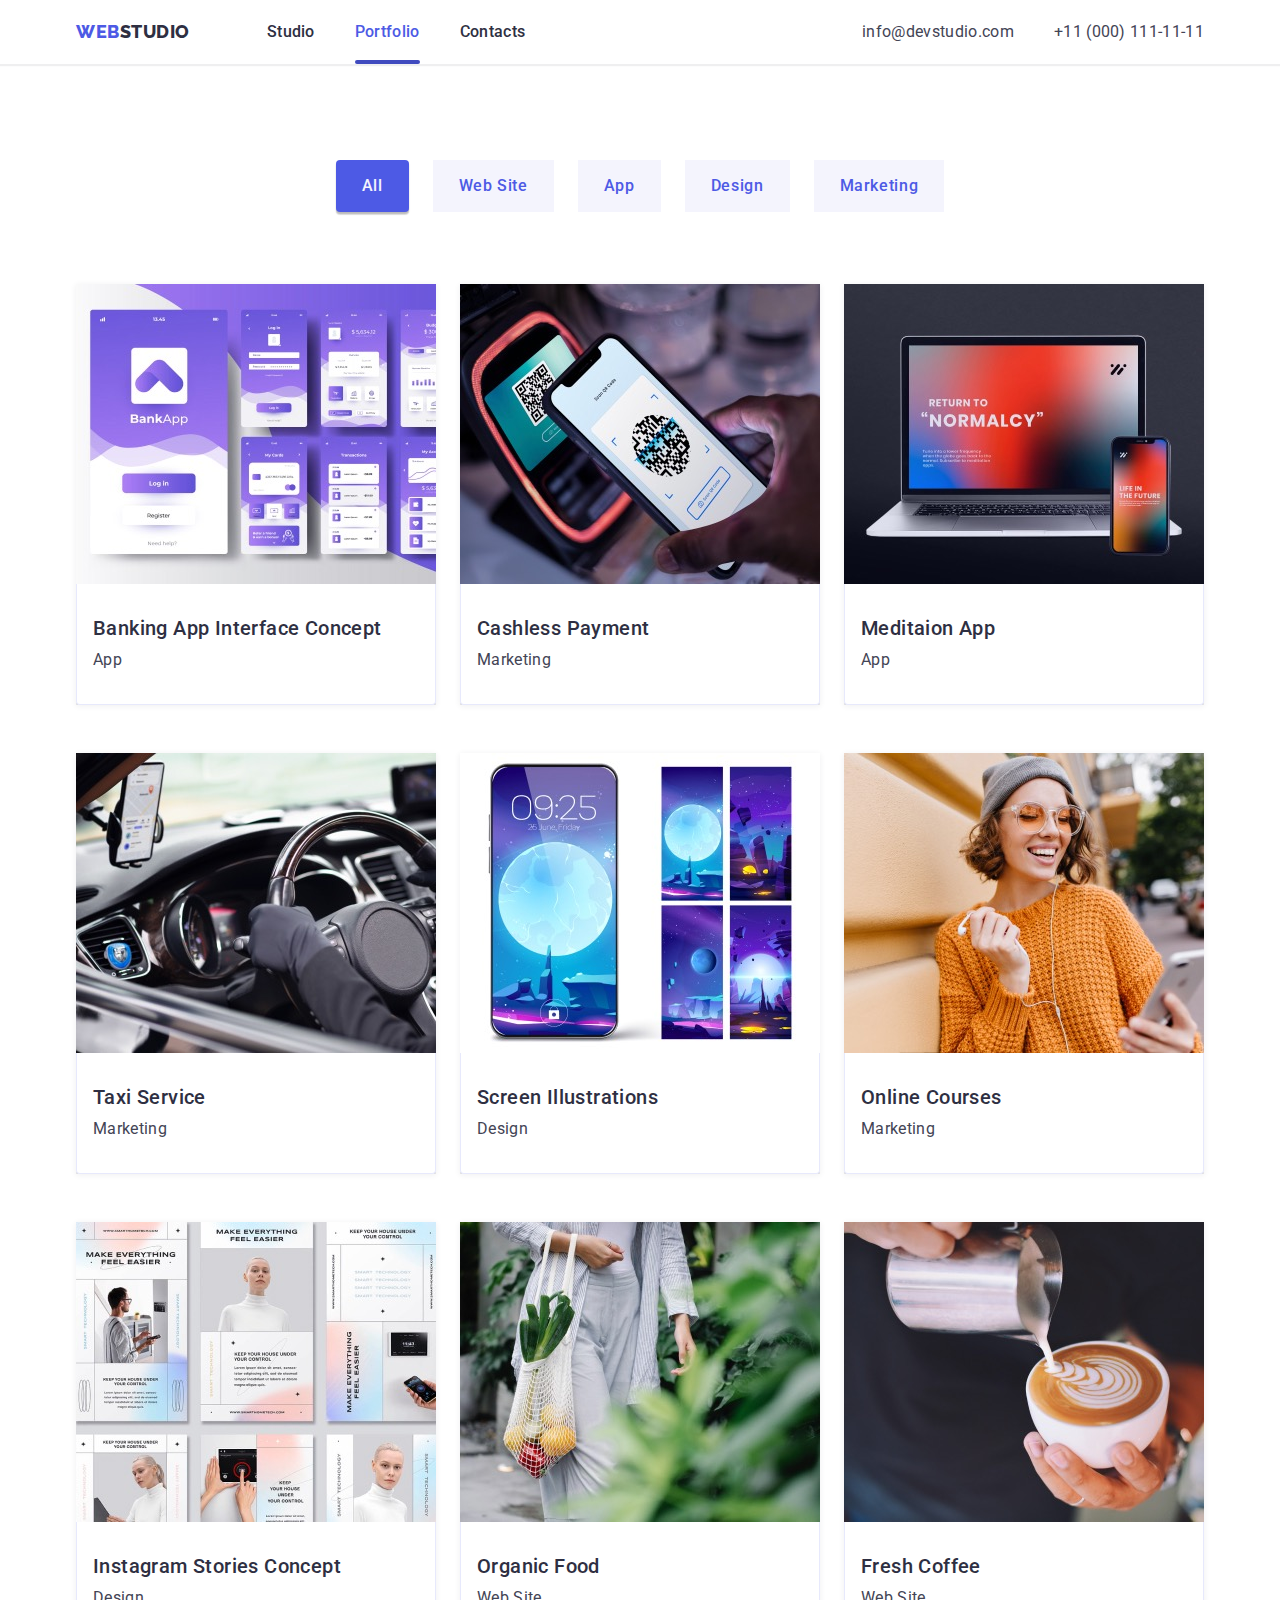
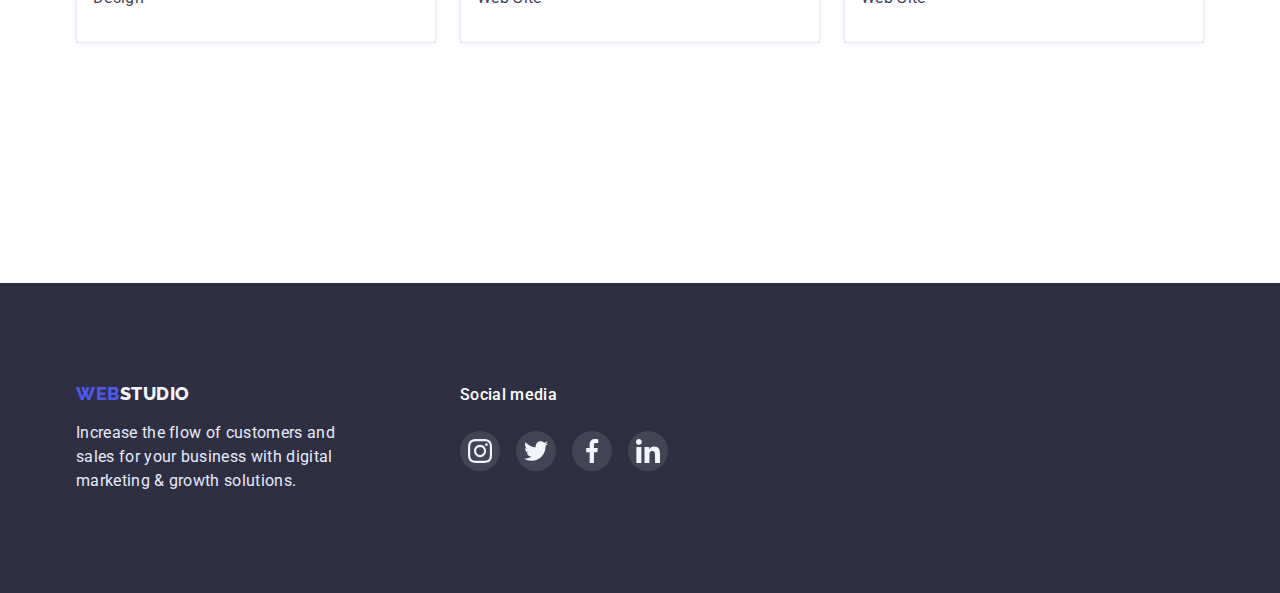
==== portfolio.html @ 0d86e646 "Initial commit" ====
<!DOCTYPE html>
<html lang="en">
  <head>
    <meta charset="UTF-8" />
    <meta http-equiv="X-UA-Compatible" content="IE=edge" />
    <meta name="viewport" content="width=device-width, initial-scale=1.0" />
    <link rel="preconnect" href="https://fonts.googleapis.com" />
    <link rel="preconnect" href="https://fonts.gstatic.com" crossorigin />
    <link
      href="https://fonts.googleapis.com/css2?family=Raleway:wght@800&family=Roboto:wght@400;500;700;900&display=swap"
      rel="stylesheet"
    />
    <link
      rel="stylesheet"
      href="https://cdn.jsdelivr.net/npm/modern-normalize@1.1.0/modern-normalize.min.css"
    />
    <link rel="stylesheet" href="./css/styles.css" />
    <title>Portfolio</title>
  </head>
  <body>
    <header class="page-header">
      <div class="container header-nav">
        <nav class="main-nav">
          <a href="./index.html" class="header-logo"
            ><span class="header-wrap">WEB</span>STUDIO</a
          >
          <ul class="site-nav list">
            <li class="item"><a href="./index.html" class="link">Studio</a></li>
            <li class="item">
              <a href="./portfolio.html" class="link current">Portfolio</a>
            </li>
            <li class="item"><a href="/" class="link">Contacts</a></li>
          </ul>
        </nav>

        <ul class="contacts list">
          <li class="item">
            <a href="mailto:info@devstudio.com" class="link"
              >info@devstudio.com</a
            >
          </li>
          <li class="item">
            <a href="tel:+11(000)1111111" class="link">+11 (000) 111-11-11</a>
          </li>
        </ul>
      </div>
    </header>
    <main>
      <section class="site-portfolio">
        <div class="container">
          <h1 class="visually-hidden">Portfolio</h1>
          <ul class="filter list">
            <li class="item">
              <button type="button" class="button-current">All</button>
            </li>
            <li class="item">
              <button type="button" class="button">Web Site</button>
            </li>
            <li class="item">
              <button type="button" class="button">App</button>
            </li>
            <li class="item">
              <button type="button" class="button">Design</button>
            </li>
            <li class="item">
              <button type="button" class="button">Marketing</button>
            </li>
          </ul>
          <ul class="portfolio-list list">
            <li class="item">
              <a class="portfolio-link" href="">
                <div class="overlay-thumb">
                  <img
                    src="./img/porfolio-1.jpg"
                    width="360"
                    alt="banking app"
                  />
                  <p class="overlay-text">
                    14 Stylish and User-Friendly App Design Concepts · Task
                    Manager App · Calorie Tracker App · Exotic Fruit Ecommerce
                    App · Cloud Storage App
                  </p>
                </div>
                <div class="card-info">
                  <h2 class="portfolio-title">Banking App Interface Concept</h2>
                  <p class="portfolio-text">App</p>
                </div>
              </a>
            </li>
            <li class="item">
              <a class="portfolio-link" href="">
                <div class="overlay-thumb">
                  <img
                    src="./img/portfolio-2.jpg"
                    width="360"
                    alt="mobile phone"
                  />
                  <p class="overlay-text">
                    14 Stylish and User-Friendly App Design Concepts · Task
                    Manager App · Calorie Tracker App · Exotic Fruit Ecommerce
                    App · Cloud Storage App
                  </p>
                </div>
                <div class="card-info">
                  <h2 class="portfolio-title">Cashless Payment</h2>
                  <p class="portfolio-text">Marketing</p>
                </div>
              </a>
            </li>
            <li class="item">
              <a class="portfolio-link" href="">
                <div class="overlay-thumb">
                  <img src="./img/portfolio-3.jpg" width="360" alt="laptop" />
                  <p class="overlay-text">
                    14 Stylish and User-Friendly App Design Concepts · Task
                    Manager App · Calorie Tracker App · Exotic Fruit Ecommerce
                    App · Cloud Storage App
                  </p>
                </div>
                <div class="card-info">
                  <h2 class="portfolio-title">Meditaion App</h2>
                  <p class="portfolio-text">App</p>
                </div>
              </a>
            </li>
            <li class="item">
              <a class="portfolio-link" href="">
                <div class="overlay-thumb">
                  <img
                    src="./img/portfolio-4.jpg"
                    width="360"
                    alt="car interior"
                  />
                  <p class="overlay-text">
                    14 Stylish and User-Friendly App Design Concepts · Task
                    Manager App · Calorie Tracker App · Exotic Fruit Ecommerce
                    App · Cloud Storage App
                  </p>
                </div>
                <div class="card-info">
                  <h2 class="portfolio-title">Taxi Service</h2>
                  <p class="portfolio-text">Marketing</p>
                </div>
              </a>
            </li>
            <li class="item">
              <a class="portfolio-link" href="">
                <div class="overlay-thumb">
                  <img
                    src="./img/portfolio-5.jpg"
                    width="360"
                    alt="phone wallpapers"
                  />
                  <p class="overlay-text">
                    14 Stylish and User-Friendly App Design Concepts · Task
                    Manager App · Calorie Tracker App · Exotic Fruit Ecommerce
                    App · Cloud Storage App
                  </p>
                </div>
                <div class="card-info">
                  <h2 class="portfolio-title">Screen Illustrations</h2>
                  <p class="portfolio-text">Design</p>
                </div>
              </a>
            </li>
            <li class="item">
              <a class="portfolio-link" href="">
                <div class="overlay-thumb">
                  <img
                    src="./img/portfolio-6.jpg"
                    width="360"
                    alt="girl with a phone"
                  />
                  <p class="overlay-text">
                    14 Stylish and User-Friendly App Design Concepts · Task
                    Manager App · Calorie Tracker App · Exotic Fruit Ecommerce
                    App · Cloud Storage App
                  </p>
                </div>
                <div class="card-info">
                  <h2 class="portfolio-title">Online Courses</h2>
                  <p class="portfolio-text">Marketing</p>
                </div>
              </a>
            </li>
            <li class="item">
              <a class="portfolio-link" href="">
                <div class="overlay-thumb">
                  <img
                    src="./img/portfolio-7.jpg"
                    width="360"
                    alt="insta layouts"
                  />
                  <p class="overlay-text">
                    14 Stylish and User-Friendly App Design Concepts · Task
                    Manager App · Calorie Tracker App · Exotic Fruit Ecommerce
                    App · Cloud Storage App
                  </p>
                </div>
                <div class="card-info">
                  <h2 class="portfolio-title">Instagram Stories Concept</h2>
                  <p class="portfolio-text">Design</p>
                </div>
              </a>
            </li>
            <li class="item">
              <a class="portfolio-link" href="">
                <div class="overlay-thumb">
                  <img
                    src="./img/portfolio-8.jpg"
                    width="360"
                    alt="grocery bag"
                  />
                  <p class="overlay-text">
                    14 Stylish and User-Friendly App Design Concepts · Task
                    Manager App · Calorie Tracker App · Exotic Fruit Ecommerce
                    App · Cloud Storage App
                  </p>
                </div>
                <div class="card-info">
                  <h2 class="portfolio-title">Organic Food</h2>
                  <p class="portfolio-text">Web Site</p>
                </div>
              </a>
            </li>
            <li class="item">
              <a class="portfolio-link" href="">
                <div class="overlay-thumb">
                  <img
                    src="./img/portfolio-9.jpg"
                    width="360"
                    alt="cappuccino"
                  />
                  <p class="overlay-text">
                    14 Stylish and User-Friendly App Design Concepts · Task
                    Manager App · Calorie Tracker App · Exotic Fruit Ecommerce
                    App · Cloud Storage App
                  </p>
                </div>
                <div class="card-info">
                  <h2 class="portfolio-title">Fresh Coffee</h2>
                  <p class="portfolio-text">Web Site</p>
                </div>
              </a>
            </li>
          </ul>
        </div>
      </section>
    </main>

    <footer class="page-footer">
      <div class="container">
        <div class="left-footer">
          <a href="/" class="footer-logo"
            ><span class="footer-wrap">WEB</span>STUDIO</a
          >
          <p class="footer-text">
            Increase the flow of customers and sales for your business with
            digital marketing & growth solutions.
          </p>
        </div>

        <div class="footer-right">
          <h2 class="footer-title">Social media</h2>
          <ul class="footer-social">
            <li class="footer-items">
              <a href="" class="footer-icons">
                <svg class="footer-icon">
                  <use href="./img/icons.svg#icon-instagram"></use>
                </svg>
              </a>
            </li>
            <li class="footer-items">
              <a href="" class="footer-icons">
                <svg class="footer-icon">
                  <use href="./img/icons.svg#icon-twitter"></use>
                </svg>
              </a>
            </li>
            <li class="footer-items">
              <a href="" class="footer-icons">
                <svg class="footer-icon">
                  <use href="./img/icons.svg#icon-facebook"></use>
                </svg>
              </a>
            </li>
            <li class="footer-items">
              <a href="" class="footer-icons">
                <svg class="footer-icon">
                  <use href="./img/icons.svg#icon-linkedin"></use>
                </svg>
              </a>
            </li>
          </ul>
        </div>
      </div>
    </footer>
  </body>
</html>
---- css/styles.css ----
:root {
  --primary-text-color: #434455;
  --title-text-color: #2e2f42;
  --accent-color: #e7e9fc;
  --primary-brand-color: #4d5ae5;
  --secondary-bg-color: #f4f4fd;
  --primary-white-color: #ffffff;
  --messages-color: #31d0aa;
  --subtle-text-color: #8e8f99;
  --pressed-state-color: #404bbf;
  --modal-window-bcg: #fcfcfc;
  --shadow-modal-window: 0px 1px 1px rgba(0, 0, 0, 0.14),
    0px 1px 3px rgba(0, 0, 0, 0.12), 0px 2px 1px rgba(0, 0, 0, 0.2);
}

html {
  box-sizing: border-box;
}

*,
*::before *::after {
  box-sizing: inherit;
}

body {
  font-family: "Roboto", sans-serif;
  font-size: 16px;
  line-height: 1.5;
  letter-spacing: 0.02em;
  color: var(--primary-text-color);
  background-color: var(--primary-white-color);
}

h1,
h2,
h3,
p,
ul {
  margin: 0;
  padding: 0;
}

img {
  display: block;
  max-width: 100%;
  height: auto;
}

.visually-hidden {
  position: absolute;
  width: 1px;
  height: 1px;
  margin: -1px;
  border: 0;
  padding: 0;

  white-space: nowrap;
  clip-path: inset(100%);
  clip: rect(0 0 0 0);
  overflow: hidden;
}

.container {
  width: 1158px;
  padding: 0 15px;
  margin: 0 auto;
}

.list {
  list-style: none;
  margin: 0;
  padding: 0;
}

/* ___Header___ */

.page-header {
  box-shadow: 0px 1px 6px 0px rgba(46, 47, 66, 0.08);
  box-shadow: 0px 1px 1px 0px rgba(46, 47, 66, 0.16);
  box-shadow: 0px 2px 1px 0px rgba(46, 47, 66, 0.08);
}

.main-nav,
.header-nav {
  display: flex;
  align-items: center;
}

.header-logo {
  color: var(--title-text-color);
  font-family: "Raleway", sans-serif;
  font-weight: 800;
  font-size: 18px;
  line-height: 1.33;
  letter-spacing: 0.03em;
  text-decoration: none;
}

.header-wrap {
  color: var(--primary-brand-color);
}

.site-nav {
  display: flex;
  margin-left: 77px;
}

.site-nav .item {
  margin-right: 40px;
}

.site-nav .item:last-child {
  margin-right: 0px;
}

.site-nav .link {
  display: block;
  padding-top: 20px;
  padding-bottom: 20px;
  color: var(--title-text-color);
  font-weight: 500;
  font-size: 16px;
  line-height: 1.5;
  letter-spacing: 0.02em;
  text-decoration: none;
  transition: color 250ms cubic-bezier(0.4, 0, 0.2, 1);
}

.site-nav .link:hover,
.site-nav .link:focus {
  color: var(--primary-text-color);
}
.site-nav .link:active {
  color: var(--primary-brand-color);
}

.site-nav .link.current {
  position: relative;
  color: var(--primary-brand-color);
}

.current::after {
  content: "";
  display: block;
  position: absolute;
  bottom: 0;
  width: 100%;
  height: 4px;
  background-color: var(--pressed-state-color);
  border-radius: 2px;
}

.contacts {
  display: flex;
  margin-left: auto;
}

.contacts .item + .item {
  margin-left: 40px;
}

.contacts .link {
  font-style: normal;
  color: var(--primary-text-color);
  font-size: 16px;
  line-height: 1.5;
  letter-spacing: 0.02em;
  text-decoration: none;
  transition: color 250ms cubic-bezier(0.4, 0, 0.2, 1);
}

.contacts .list .link {
  display: block;
  padding-top: 20px;
  padding-bottom: 20px;
}

.contacts .link:hover,
.contacts .link:focus {
  color: var(--primary-brand-color);
}

/* Герой */

.hero {
  background-color: var(--title-text-color);
  text-align: center;
  padding-top: 192px;
  padding-bottom: 192px;
  min-height: 600px;
  max-width: 1440px;
  margin-left: auto;
  margin-right: auto;

  background-image: linear-gradient(
      rgba(46, 47, 66, 0.7),
      rgba(46, 47, 66, 0.7)
    ),
    url(../img/people-office1.jpg);
  background-repeat: no-repeat;
  background-position: center;
  background-size: cover;
}

.hero .title {
  color: var(--primary-white-color);
  font-family: "Roboto";
  font-weight: 500;
  font-size: 56px;
  line-height: 1.07;
  letter-spacing: 0.02em;
  margin-bottom: 48px;
}

.hero .button-primary {
  min-width: 170px;
  padding: 16px 32px;
  margin: 0 auto;
  font-family: inherit;
  font-weight: 500;
  font-size: 16px;
  line-height: 1.18;
  letter-spacing: 0.04em;
  display: block;
  color: var(--primary-white-color);
  background-color: var(--primary-brand-color);
  box-shadow: 0px 4px 4px rgba(0, 0, 0, 0.15);
  cursor: pointer;
  border-color: transparent;
  border-radius: 4px;
  transition: background-color 250ms cubic-bezier(0.4, 0, 0.2, 1);
}

.hero .button-primary:focus,
.hero .button-primary:hover {
  background-color: var(--pressed-state-color);
  box-shadow: 0px 4px 4px rgba(0, 0, 0, 0.15);
  border-radius: 4px;
}

/* OUR FEATURES */

.feature {
  padding-top: 120px;
  padding-bottom: 120px;
}

.feature-list {
  display: flex;
  margin-left: auto;
  align-items: center;
  list-style: none;
}

.feature-decor {
  display: flex;
  background-color: var(--secondary-bg-color);
  width: 264px;
  height: 112px;
  justify-content: center;
  align-items: center;
  margin-bottom: 8px;
}

.feature-icon {
}

.feature-list .title {
  margin-bottom: 8px;
  color: var(--title-text-color);
  font-weight: 500;
  font-size: 20px;
  line-height: 1.2;
  letter-spacing: 0.02em;
}

.feature-list .text {
  color: var(--primary-text-color);
  font-size: 16px;
  line-height: 1.5;
  letter-spacing: 0.02em;
}

.feature-list .item {
  margin-right: 24px;
  width: 264px;
}

.feature-list .item:last-child {
  margin-right: 0px;
}

/* ____ABOUT US____ */

.about {
  padding-bottom: 120px;
}

.about-title {
  margin-top: 0;
  color: var(--title-text-color);
  font-weight: 500;
  font-size: 36px;
  line-height: 1.11;
  letter-spacing: 0.02em;
  text-transform: capitalize;
  text-align: center;
}

.about-list {
  display: flex;
  margin-left: auto;
  margin-top: 72px;
  list-style: none;
}

.about-list .item {
  margin-right: 24px;
}

.about-list .item:last-child {
  margin-right: 0px;
}

/* ___OUR TEAM___ */

.team {
  padding-top: 120px;
  padding-bottom: 120px;
  background-color: var(--secondary-bg-color);
}

.team-title {
  margin-bottom: 72px;
  text-align: center;
  font-weight: 500;
  font-size: 36px;
  line-height: 1.11;
  letter-spacing: 0.02em;
  text-transform: capitalize;
  color: var(--title-text-color);
}

.team-list {
  display: flex;
  margin-left: auto;
  text-align: center;
  list-style: none;
}

.team-info {
  padding: 32px 16px;
}

.team-list .title {
  margin-bottom: 8px;
  font-weight: 500;
  font-size: 20px;
  line-height: 1.2;
  letter-spacing: 0.02em;
  color: var(--title-text-color);
}

.team-list .text {
  font-size: 16px;
  line-height: 1.5;
  letter-spacing: 0.02em;
}

.team-list .item {
  margin-right: 24px;
  background-color: var(--primary-white-color);
  box-shadow: 0px 1px 6px rgba(46, 47, 66, 0.08),
    0px 1px 1px rgba(46, 47, 66, 0.16), 0px 2px 1px rgba(46, 47, 66, 0.08);
  border-radius: 0px 0px 4px 4px;
}

.team-list .item:last-child {
  margin-right: 0px;
}

.team-social {
  display: flex;
  margin-top: 8px;
  justify-content: space-between;
  list-style: none;
}

.icon-list {
  width: 40px;
  height: 40px;
}

.team-icons {
  width: 100%;
  height: 100%;
  border-radius: 50%;
  background-color: var(--primary-brand-color);
  fill: var(--secondary-bg-color);
  display: flex;
  align-items: center;
  justify-content: center;
  transition: background-color 250ms cubic-bezier(0.4, 0, 0.2, 1);
}

.team-icons:hover,
.team-icons:focus {
  background-color: var(--pressed-state-color);
}

.team-icon {
  width: 16px;
  height: 16px;
}

/* ___CUSTOMERS___ */

.customers {
  padding-top: 130px;
  padding-bottom: 120px;
}

.customer-title {
  font-style: normal;
  font-weight: 700;
  font-size: 36px;
  line-height: 1.11;
  text-align: center;
  letter-spacing: 0.02em;
  text-transform: capitalize;
}

.customer-list {
  display: flex;
  margin-left: auto;
  margin-top: 72px;
  margin-right: 24px;
  list-style: none;
  align-items: center;
  justify-content: space-between;
}

.customer-list:last-child {
  margin-right: 0px;
}

.customer-link {
  display: flex;
  justify-content: center;
  align-items: center;
  width: 168px;
  height: 88px;
  border: 1px solid var(--subtle-text-color);
  border-radius: 4px;
  color: var(--subtle-text-color);
  transition: color 250ms cubic-bezier(0.4, 0, 0.2, 1), border 250ms cubic-bezier(0.4, 0, 0.2, 1);
}

.customer-link:hover,
.customer-link:focus {
  color: var(--pressed-state-color);
  border: 1px solid var(--pressed-state-color);
}

.client-icon {
  fill: currentColor;
}
/* СТИЛІ ДЛЯ ПОРТФОЛІО */

/* Кнопки */

.button {
  padding: 12px 24px;
  text-align: center;
  color: var(--primary-brand-color);
  background-color: var(--secondary-bg-color);
  font-family: "Roboto";
  font-weight: 500;
  font-size: 16px;
  line-height: 1.5;
  display: flex;
  align-items: center;
  text-align: center;
  letter-spacing: 0.04em;
  cursor: pointer;
  border-color: transparent;
  transition: color 250ms cubic-bezier(0.4, 0, 0.2, 1),
    background-color 250ms cubic-bezier(0.4, 0, 0.2, 1),
    border 250ms cubic-bezier(0.4, 0, 0.2, 1),
    box-shadow 250ms cubic-bezier(0.4, 0, 0.2, 1);
}

.button:hover,
.button:focus {
  color: var(--secondary-bg-color);
  background-color: var(--primary-brand-color);
  box-shadow: 0px 3px 1px rgba(0, 0, 0, 0.1), 0px 2px 1px rgba(0, 0, 0, 0.08),
    0px 2px 2px rgba(0, 0, 0, 0.12);
  border-radius: 4px;
}

.button-current {
  padding: 12px 24px;
  color: var(--secondary-bg-color);
  background-color: var(--primary-brand-color);
  font-family: "Roboto";
  font-weight: 500;
  font-size: 16px;
  line-height: 1.5;
  display: flex;
  align-items: center;
  text-align: center;
  letter-spacing: 0.04em;
  cursor: pointer;
  border-color: transparent;
  box-shadow: 0px 3px 1px rgba(0, 0, 0, 0.1), 0px 2px 1px rgba(0, 0, 0, 0.08),
    0px 2px 2px rgba(0, 0, 0, 0.12);
  border-radius: 4px;
}

/* ___FILTERS___ */

.site-portfolio {
  padding-top: 96px;
  padding-bottom: 120px;
}

.filter {
  display: flex;
  justify-content: center;
}

.filter .item {
  margin-right: 24px;
}
.filter .item:last-child {
  margin-right: 0px;
}

/* Список проектів */

.portfolio-list {
  display: flex;
  flex-wrap: wrap;
  row-gap: 48px;
  column-gap: 24px;
  margin-top: 72px;
  margin-bottom: 120px;
}

.portfolio-link {
  display: block;
  text-decoration: none;
  box-shadow: 0px 1px 6px rgba(46, 47, 66, 0.08);
  overflow: hidden;
  transition: box-shadow 250ms cubic-bezier(0.4, 0, 0.2, 1);
}

.portfolio-link:hover {
  box-shadow: 0px 1px 6px rgba(46, 47, 66, 0.08),
    0px 1px 1px rgba(46, 47, 66, 0.16), 0px 2px 1px rgba(46, 47, 66, 0.08);
}

.portfolio-title {
  margin-bottom: 8px;
  color: var(--title-text-color);
  font-weight: 500;
  font-size: 20px;
  line-height: 1.2;
  letter-spacing: 0.02em;
}

.portfolio-text {
  color: var(--primary-text-color);
  font-size: 16px;
  line-height: 1.5;
  letter-spacing: 0.02em;
}

.card-info {
  padding-top: 32px;
  padding-bottom: 32px;
  padding-left: 16px;
  list-style: none;
  box-shadow: 0px 1px 6px rgba(46, 47, 66, 0.08),
    0px 1px 1px rgba(46, 47, 66, 0.16), 0px 2px 1px rgba(46, 47, 66, 0.08);
  border-radius: 0px 0px 4px 4px;
  border: 1px solid var(--accent-color);
  border-top: none;
}

.overlay-thumb {
  position: relative;
  overflow: hidden;
}

.overlay-text {
  position: absolute;
  top: 0;
  left: 0;
  padding-top: 40px;
  padding-left: 32px;
  padding-right: 32px;
  transform: translate(0, 100%);

  width: 100%;
  height: 100%;

  color: var(--secondary-bg-color);

  background-color: var(--primary-brand-color);
  opacity: 1;
  transition: transform 250ms cubic-bezier(0.4, 0, 0.2, 1);
}

.portfolio-list .item:hover .overlay-text,
.portfolio-list .item:focus .overlay-text {
  transform: translate(0, 0);
}

/* FOOTER */

.page-footer {
  padding-top: 100px;
  padding-bottom: 100px;
  padding-right: auto;
  background-color: var(--title-text-color);
}

.page-footer .container {
  display: flex;
  align-items: baseline;
}

.left-footer {
  margin-right: 120px;
}

.footer-logo {
  margin-bottom: 16px;
  color: var(--secondary-bg-color);
  font-family: "Raleway";
  font-weight: 800;
  font-size: 18px;
  line-height: 1.16;
  display: flex;
  align-items: center;
  letter-spacing: 0.03em;
  text-transform: uppercase;
  text-decoration: none;
}

.footer-wrap {
  color: var(--primary-brand-color);
}

.footer-text {
  width: 264px;
  color: var(--accent-color);
  font-size: 16px;
  line-height: 1.5;
  letter-spacing: 0.02em;
}

.footer-right {
  width: 208px;
}

.footer-title {
  margin-bottom: 16px;
  font-weight: 500;
  font-size: 16px;
  line-height: 1.5;
  color: var(--primary-white-color);
}

.footer-social {
  display: flex;
  margin-top: 24px;
  justify-content: space-between;
  list-style: none;
}

.footer-items {
  width: 40px;
  height: 40px;
}

.footer-icons {
  width: 100%;
  height: 100%;
  border-radius: 50%;
  background: rgba(255, 255, 255, 0.1);
  fill: var(--secondary-bg-color);
  display: flex;
  align-items: center;
  justify-content: center;
  transition: background-color 250ms cubic-bezier(0.4, 0, 0.2, 1);
}

.footer-icons:hover,
.footer-icons:focus {
  background-color: var(--messages-color);
}

.footer-icon {
  width: 24px;
  height: 24px;
}

/* ___MODAL____ */

.backdrop {
  position: fixed;
  top: 0;
  left: 0;
  z-index: 100;
  width: 100%;
  height: 100%;
  background-color: rgba(46, 47, 66, 0.4);
  transition: visibility 250ms cubic-bezier(0.4, 0, 0.2, 1),
    scale 250ms cubic-bezier(0.4, 0, 0.2, 1),
    opacity 250ms cubic-bezier(0.4, 0, 0.2, 1);
}

.backdrop.is-hidden {
  visibility: hidden;
  scale: 0.5;
  opacity: 0;
  pointer-events: none;
}

.modal {
  position: absolute;
  top: 50%;
  left: 50%;
  transform: translate(-50%, -50%);
  width: 408px;
  height: 576px;
  background-color: var(--modal-window-bcg);
  border-radius: 4px;
  box-shadow: var(--shadow-modal-window);
}

.close-button {
  position: absolute;
  top: 24px;
  right: 24px;
  display: flex;
  justify-content: center;
  align-items: center;
  width: 24px;
  height: 24px;
  background-color: var(--accent-color);
  border: 1px solid rgba(0, 0, 0, 0.1);
  border-radius: 50%;
  cursor: pointer;
  transition: color 250ms cubic-bezier(0.4, 0, 0.2, 1),
    background-color 250ms cubic-bezier(0.4, 0, 0.2, 1),
    box-shadow 250ms cubic-bezier(0.4, 0, 0.2, 1),
    border-radius 250ms cubic-bezier(0.4, 0, 0.2, 1);
}

.close-button:hover,
.close-button:focus {
  color: var(--primary-white-color);
  background-color: var(--pressed-state-color);
  box-shadow: 0px 1px 6px rgba(46, 47, 66, 0.08),
    0px 1px 1px rgba(46, 47, 66, 0.16), 0px 2px 1px rgba(46, 47, 66, 0.08);
  border-radius: 4px;
}

.close-button-icon {
 width: 8;
  height: 8;
  fill: currentColor;
}
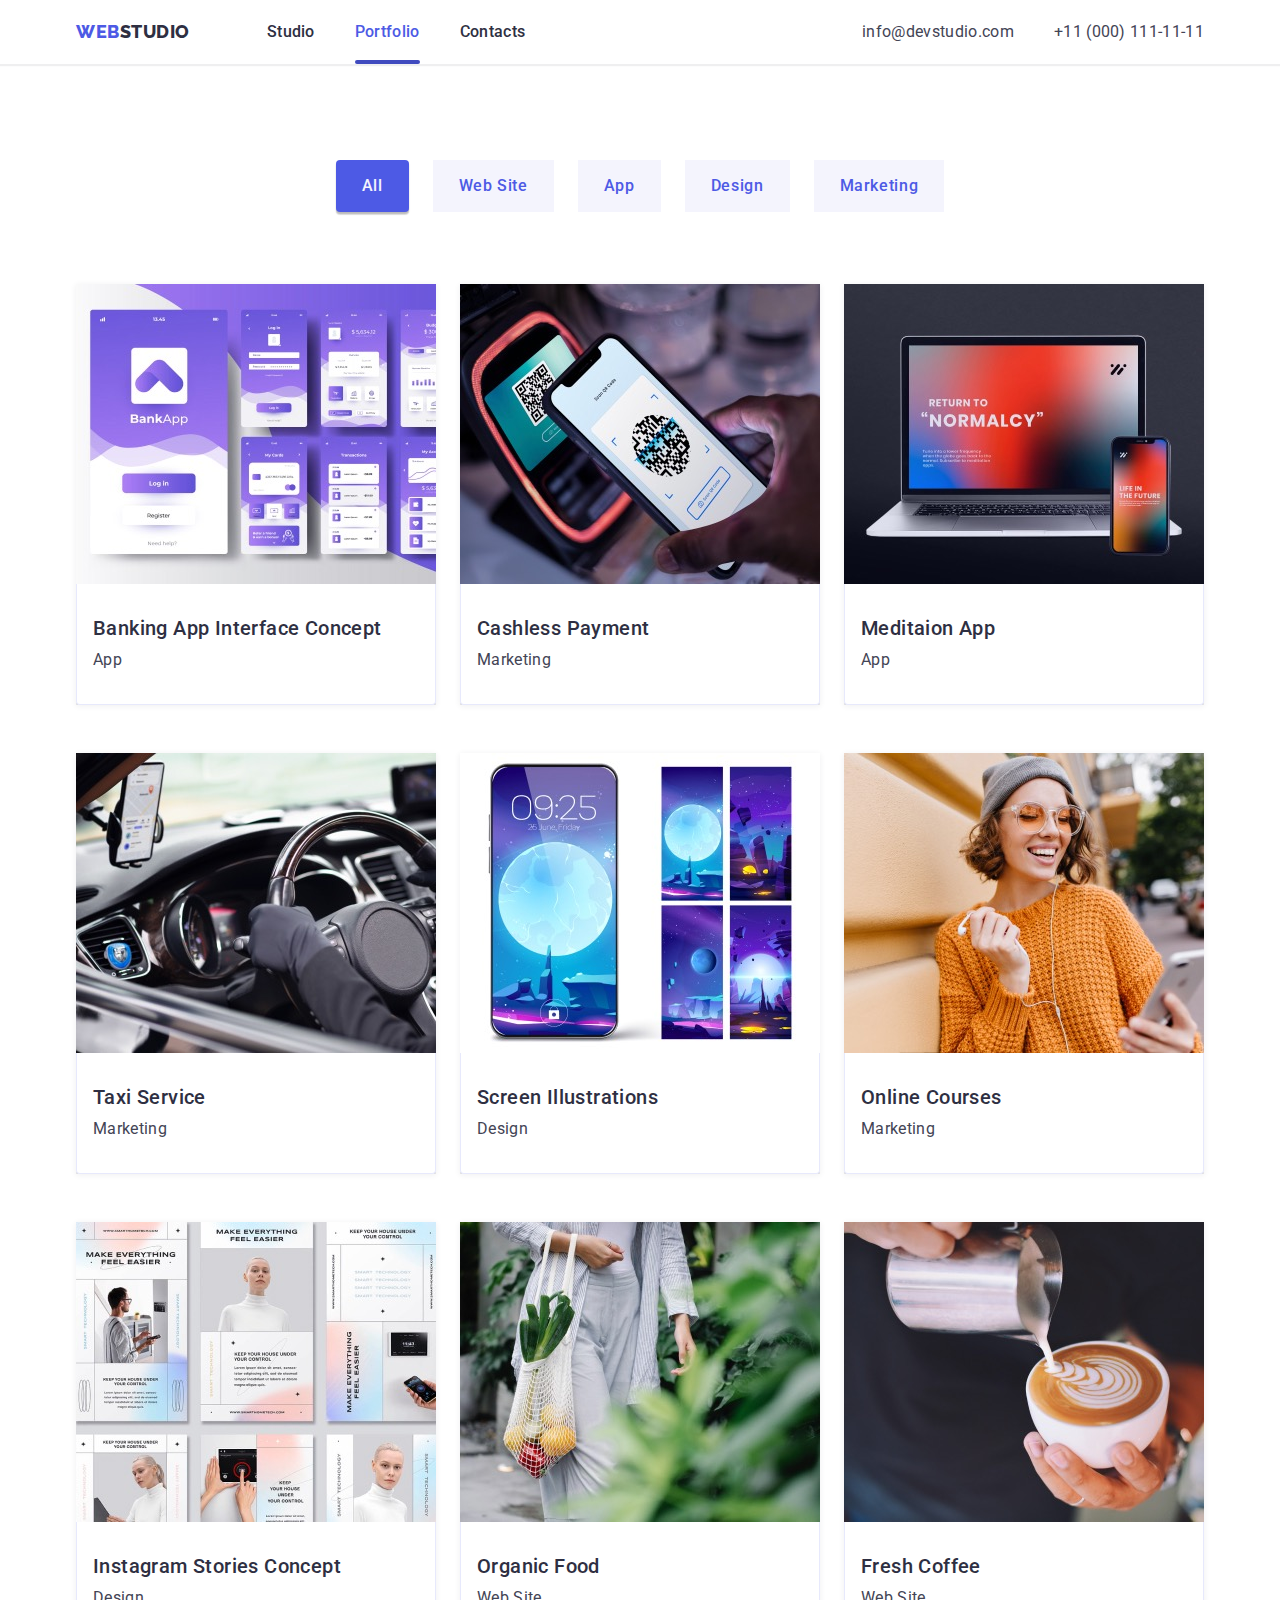
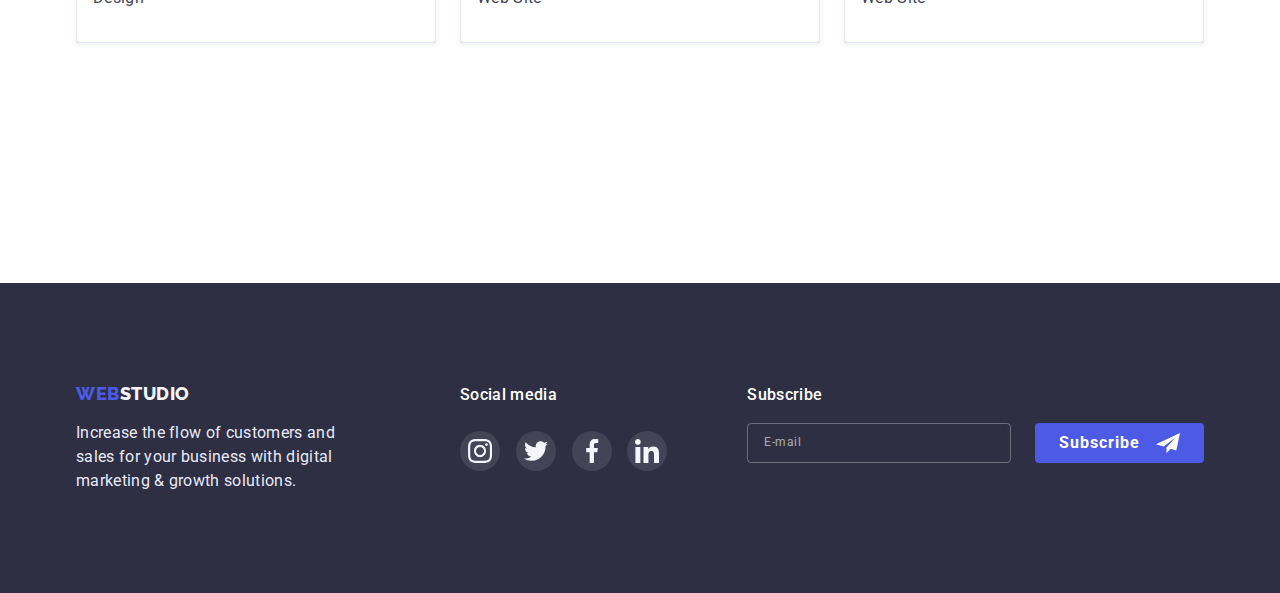
==== commit 52a679a0: "Додано модальне вікно та футер, іконки в спрайт та оформлення" ====
--- a/portfolio.html
+++ b/portfolio.html
@@ -293,7 +293,26 @@
             </li>
           </ul>
         </div>
+        <form class="footer-subscribe">
+          <label for="subscribe-input" class="subscribe-title">Subscribe</label>
+          <div class="subscribe-form">
+            <input
+              class="subscribe-input"
+              id="subscribe-input"
+              type="email"
+              placeholder="E-mail"
+              name="subscribe"
+              required
+            />
+            <button class="subscribe-button" type="submit">
+              Subscribe
+              <svg class="subscribe-icon">
+                <use href="./img/icons.svg#icon-subscribe"></use>
+              </svg>
+            </button>
+          </div>
+        </form>
       </div>
     </footer>
   </body>
-</html>+</html>
--- a/css/styles.css
+++ b/css/styles.css
@@ -9,8 +9,12 @@
   --subtle-text-color: #8e8f99;
   --pressed-state-color: #404bbf;
   --modal-window-bcg: #fcfcfc;
+  --shadow-hero-button: 0px 4px 4px rgba(0, 0, 0, 0.15);
   --shadow-modal-window: 0px 1px 1px rgba(0, 0, 0, 0.14),
     0px 1px 3px rgba(0, 0, 0, 0.12), 0px 2px 1px rgba(0, 0, 0, 0.2);
+  --shadow-secondary-color: 0px 1px 6px rgba(46, 47, 66, 0.08),
+    0px 1px 1px rgba(46, 47, 66, 0.16), 0px 2px 1px rgba(46, 47, 66, 0.08);
+  --shadow-third-color: 0px 1px 6px rgba(46, 47, 66, 0.08);
 }
 
 html {
@@ -453,7 +457,8 @@
   border: 1px solid var(--subtle-text-color);
   border-radius: 4px;
   color: var(--subtle-text-color);
-  transition: color 250ms cubic-bezier(0.4, 0, 0.2, 1), border 250ms cubic-bezier(0.4, 0, 0.2, 1);
+  transition: color 250ms cubic-bezier(0.4, 0, 0.2, 1),
+    border 250ms cubic-bezier(0.4, 0, 0.2, 1);
 }
 
 .customer-link:hover,
@@ -708,7 +713,88 @@
   height: 24px;
 }
 
-/* ___MODAL____ */
+.footer-subscribe {
+  margin-left: 80px;
+}
+
+.subscribe-title {
+  display: inline-block;
+  margin-bottom: 16px;
+  font-weight: 500;
+  font-size: 16px;
+  line-height: 1.5;
+  color: var(--primary-white-color);
+}
+
+.subscribe-form {
+  display: flex;
+  justify-content: center;
+  column-gap: 24px;
+}
+
+.subscribe-input {
+  width: 264px;
+  padding-top: 8px;
+  padding-bottom: 8px;
+  padding-left: 16px;
+
+  color: var(--primary-white-color);
+  font-size: 12px;
+
+  background-color: transparent;
+  border: 1px solid rgba(255, 255, 255, 0.3);
+  border-radius: 4px;
+  transition: border 250ms cubic-bezier(0.4, 0, 0.2, 1);
+}
+
+.subscribe-input:hover,
+.subscribe-input:focus {
+  outline: none;
+  border: 1px solid var(--primary-brand-color);
+}
+
+.subscribe-input::placeholder {
+  font-size: 12px;
+  line-height: 2;
+  letter-spacing: 0.04em;
+  color: rgba(255, 255, 255, 0.6);
+}
+
+.subscribe-button {
+  position: relative;
+  padding-left: 24px;
+  padding-top: 8px;
+  padding-bottom: 8px;
+  padding-right: 64px;
+
+  color: var(--primary-white-color);
+  font-weight: 700;
+  line-height: 1.5;
+  letter-spacing: 0.06em;
+
+  background-color: var(--primary-brand-color);
+  border: none;
+  border-radius: 4px;
+  cursor: pointer;
+  transition: background-color 250ms cubic-bezier(0.4, 0, 0.2, 1);
+}
+
+.subscribe-button:hover,
+.subscribe-button:focus {
+  background-color: var(--pressed-state-color);
+}
+
+.subscribe-icon {
+  width: 24px;
+  height: 24px;
+  position: absolute;
+  top: 50%;
+  right: 24px;
+  transform: translateY(-50%);
+  fill: currentColor;
+}
+
+/* ___MODAL WINDOW____ */
 
 .backdrop {
   position: fixed;
@@ -736,7 +822,10 @@
   left: 50%;
   transform: translate(-50%, -50%);
   width: 408px;
-  height: 576px;
+  padding-top: 72px;
+  padding-bottom: 20px;
+  padding-left: 24px;
+  padding-right: 24px;
   background-color: var(--modal-window-bcg);
   border-radius: 4px;
   box-shadow: var(--shadow-modal-window);
@@ -756,22 +845,191 @@
   border-radius: 50%;
   cursor: pointer;
   transition: color 250ms cubic-bezier(0.4, 0, 0.2, 1),
-    background-color 250ms cubic-bezier(0.4, 0, 0.2, 1),
-    box-shadow 250ms cubic-bezier(0.4, 0, 0.2, 1),
-    border-radius 250ms cubic-bezier(0.4, 0, 0.2, 1);
+  background-color 250ms cubic-bezier(0.4, 0, 0.2, 1),
+  box-shadow 250ms cubic-bezier(0.4, 0, 0.2, 1);
 }
 
 .close-button:hover,
 .close-button:focus {
   color: var(--primary-white-color);
   background-color: var(--pressed-state-color);
-  box-shadow: 0px 1px 6px rgba(46, 47, 66, 0.08),
-    0px 1px 1px rgba(46, 47, 66, 0.16), 0px 2px 1px rgba(46, 47, 66, 0.08);
+  box-shadow: var(--shadow-secondary-color);
+}
+
+.close-button-icon {
+  fill: currentColor;
+}
+
+/* _____MODAL FORM_____ */
+
+.modal-form {
+  display: flex;
+  flex-direction: column;
+}
+.modal-text {
+  display: block;
+  margin-right: auto;
+  margin-left: auto;
+  margin-bottom: 16px;
+  font-weight: 500;
+  font-size: 16px;
+  line-height: 1.5;
+  color: var(--title-text-color);
+}
+
+.modal-textarea {
+  margin-bottom: 16px;
+}
+
+.modal-input-desc {
+  display: block;
+  margin-bottom: 4px;
+  font-size: 12px;
+  line-height: 1.17;
+  letter-spacing: 0.01em;
+  color: var(--subtle-text-color);
+}
+
+.modal-form-input {
+  width: 100%;
+  height: 40px;
+  padding-left: 38px;
+  font-size: 12px;
+  border: 1px solid rgba(33, 33, 33, 0.2);
   border-radius: 4px;
-}
-
-.close-button-icon {
- width: 8;
-  height: 8;
+  transition: border 250ms cubic-bezier(0.4, 0, 0.2, 1);
+}
+
+.modal-form-input-thumb {
+  position: relative;
+  margin-bottom: 8px;
+  color: var(--title-text-color);
+}
+
+.modal-form-input-icon,
+.modal-form-input-icons {
+  position: absolute;
+  top: 50%;
+  left: 16px;
+  transform: translateY(-50%);
   fill: currentColor;
-}
+  transition: fill 250ms cubic-bezier(0.4, 0, 0.2, 1);
+}
+
+.modal-form-input-icon {
+  width: 18px;
+  height: 18px;
+}
+
+.modal-form-input-icons {
+  width: 18px;
+  height: 24px;
+}
+
+.modal-form-message {
+  resize: none;
+  width: 100%;
+  height: 120px;
+  padding: 8px 16px;
+  font-size: 12px;
+  border: 1px solid rgba(33, 33, 33, 0.2);
+  border-radius: 4px;
+  transition: border 250ms cubic-bezier(0.4, 0, 0.2, 1);
+}
+
+.modal-form-input:focus,
+.modal-form-message:focus {
+  outline: none;
+  border: 1px solid var(--primary-brand-color);
+}
+
+.modal-form-input:focus + .modal-form-input-icon {
+  fill: var(--primary-brand-color);
+}
+
+.modal-form-message::placeholder {
+  font-size: 12px;
+  line-height: 1.17;
+  letter-spacing: 0.01em;
+  color: rgba(117, 117, 117, 0.5);
+}
+
+.modal-form-agree-desc {
+  display: flex;
+  position: relative;
+  align-items: center;
+  padding-left: 24px;
+  font-size: 12px;
+  line-height: 1.33;
+  letter-spacing: 0.04em;
+  color: #757575;
+}
+
+.modal-agree-link {
+  color: var(--primary-brand-color);
+  transition: color 250ms cubic-bezier(0.4, 0, 0.2, 1);
+}
+
+.modal-agree-link:hover,
+.modal-agree-link:focus {
+  color: var(--pressed-state-color);
+}
+
+.modal-desc-icon-thumb {
+  display: flex;
+  position: absolute;
+  top: 50%;
+  left: 0;
+  transform: translateY(-50%);
+  justify-content: center;
+  align-items: center;
+  width: 16px;
+  height: 16px;
+  margin-right: 8px;
+  color: transparent;
+  border: 1.25px solid var(--title-text-color);
+  border-radius: 2px;
+  transition: color 250ms cubic-bezier(0.4, 0, 0.2, 1),
+    border 250ms cubic-bezier(0.4, 0, 0.2, 1),
+    background-color 250ms cubic-bezier(0.4, 0, 0.2, 1);
+}
+
+.modal-desc-icon {
+  width: 10px;
+  height: 8px;
+  fill: currentColor;
+}
+
+.modal-form-agree:checked + .modal-desc-icon-thumb {
+  color: var(--secondary-bg-color);
+  background-color: var(--pressed-state-color);
+  border: 1.25px solid var(--pressed-state-color);
+}
+
+.modal-form-agree:focus + .modal-desc-icon-thumb {
+  border: 1.25px solid var(--pressed-state-color);
+}
+
+.modal-button {
+  min-width: 170px;
+  padding: 16px 32px;
+  margin-top: 24px;
+  margin-left: auto;
+  margin-right: auto;
+  font-weight: 500;
+  line-height: 1.19;
+  letter-spacing: 0.04em;
+  color: var(--primary-white-color);
+
+  background-color: var(--primary-brand-color);
+  box-shadow: var(--shadow-hero-button);
+  border: transparent;
+  border-radius: 4px;
+  cursor: pointer;
+  transition: background-color 250ms cubic-bezier(0.4, 0, 0.2, 1);
+}
+
+.modal-button:hover,
+.modal-button:focus {
+  background-color: var(--pressed-state-color);
+}
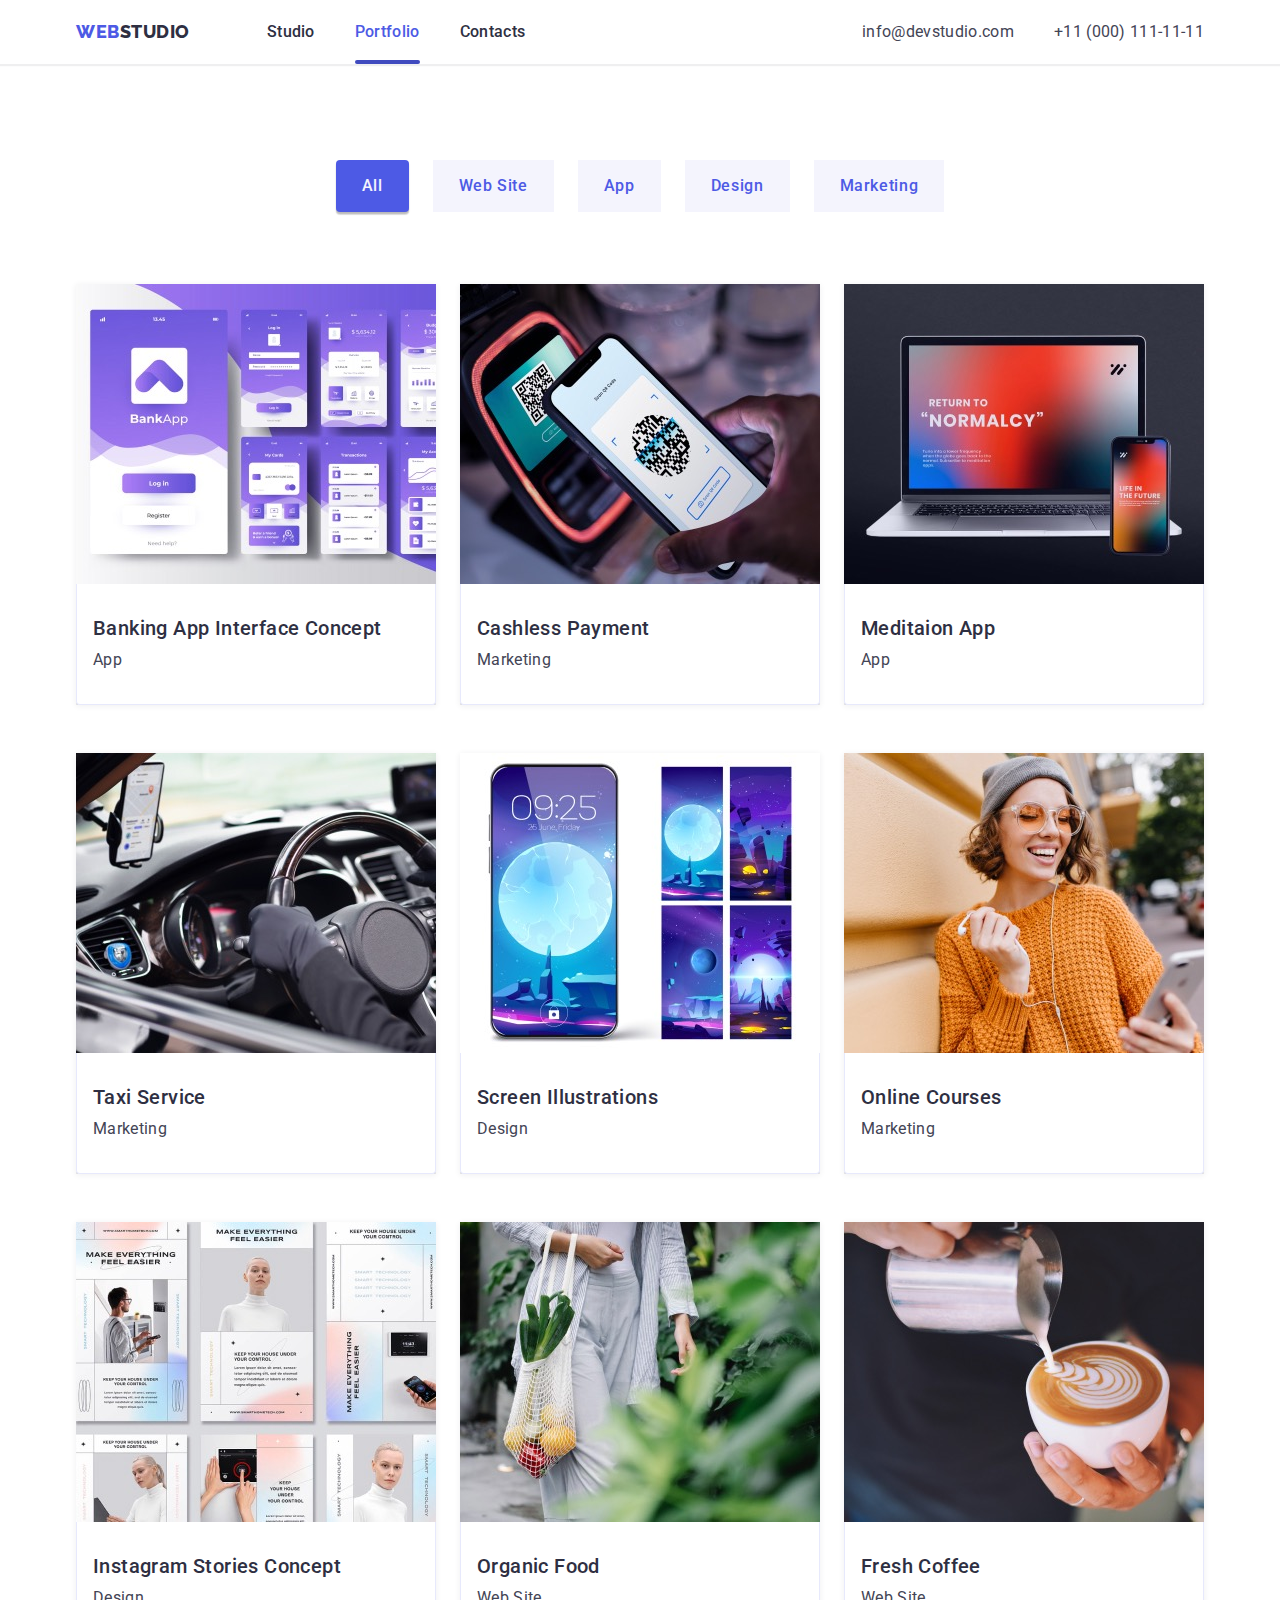
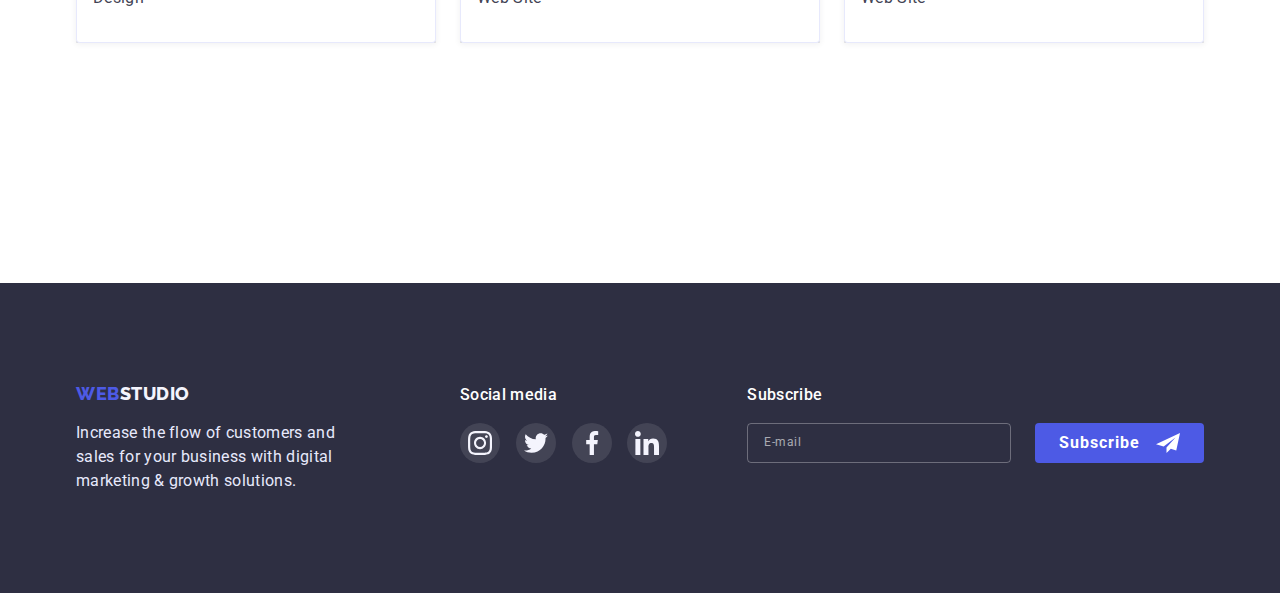
==== commit 512eb8a5: "Complete button and svg" ====
--- a/portfolio.html
+++ b/portfolio.html
@@ -293,25 +293,27 @@
             </li>
           </ul>
         </div>
-        <form class="footer-subscribe">
-          <label for="subscribe-input" class="subscribe-title">Subscribe</label>
-          <div class="subscribe-form">
-            <input
-              class="subscribe-input"
-              id="subscribe-input"
-              type="email"
-              placeholder="E-mail"
-              name="subscribe"
-              required
-            />
-            <button class="subscribe-button" type="submit">
-              Subscribe
-              <svg class="subscribe-icon">
-                <use href="./img/icons.svg#icon-subscribe"></use>
-              </svg>
-            </button>
-          </div>
-        </form>
+        <div class="subscribe">
+          <h2 class="subscribe-title">Subscribe</h2>
+          <form class="footer-subscribe">
+            <div class="subscribe-form">
+              <input
+                class="subscribe-input"
+                id="subscribe-input"
+                type="email"
+                placeholder="E-mail"
+                name="subscribe"
+                required
+              />
+              <button class="subscribe-button" type="submit">
+                Subscribe
+                <svg class="subscribe-icon">
+                  <use href="./img/icons.svg#icon-subscribe"></use>
+                </svg>
+              </button>
+            </div>
+          </form>
+        </div>
       </div>
     </footer>
   </body>
--- a/css/styles.css
+++ b/css/styles.css
@@ -681,7 +681,6 @@
 
 .footer-social {
   display: flex;
-  margin-top: 24px;
   justify-content: space-between;
   list-style: none;
 }
@@ -713,7 +712,7 @@
   height: 24px;
 }
 
-.footer-subscribe {
+.subscribe {
   margin-left: 80px;
 }
 
@@ -761,11 +760,11 @@
 }
 
 .subscribe-button {
-  position: relative;
+  display: flex;
   padding-left: 24px;
   padding-top: 8px;
   padding-bottom: 8px;
-  padding-right: 64px;
+  padding-right: 24px;
 
   color: var(--primary-white-color);
   font-weight: 700;
@@ -787,10 +786,7 @@
 .subscribe-icon {
   width: 24px;
   height: 24px;
-  position: absolute;
-  top: 50%;
-  right: 24px;
-  transform: translateY(-50%);
+  margin-left: 16px;
   fill: currentColor;
 }
 
